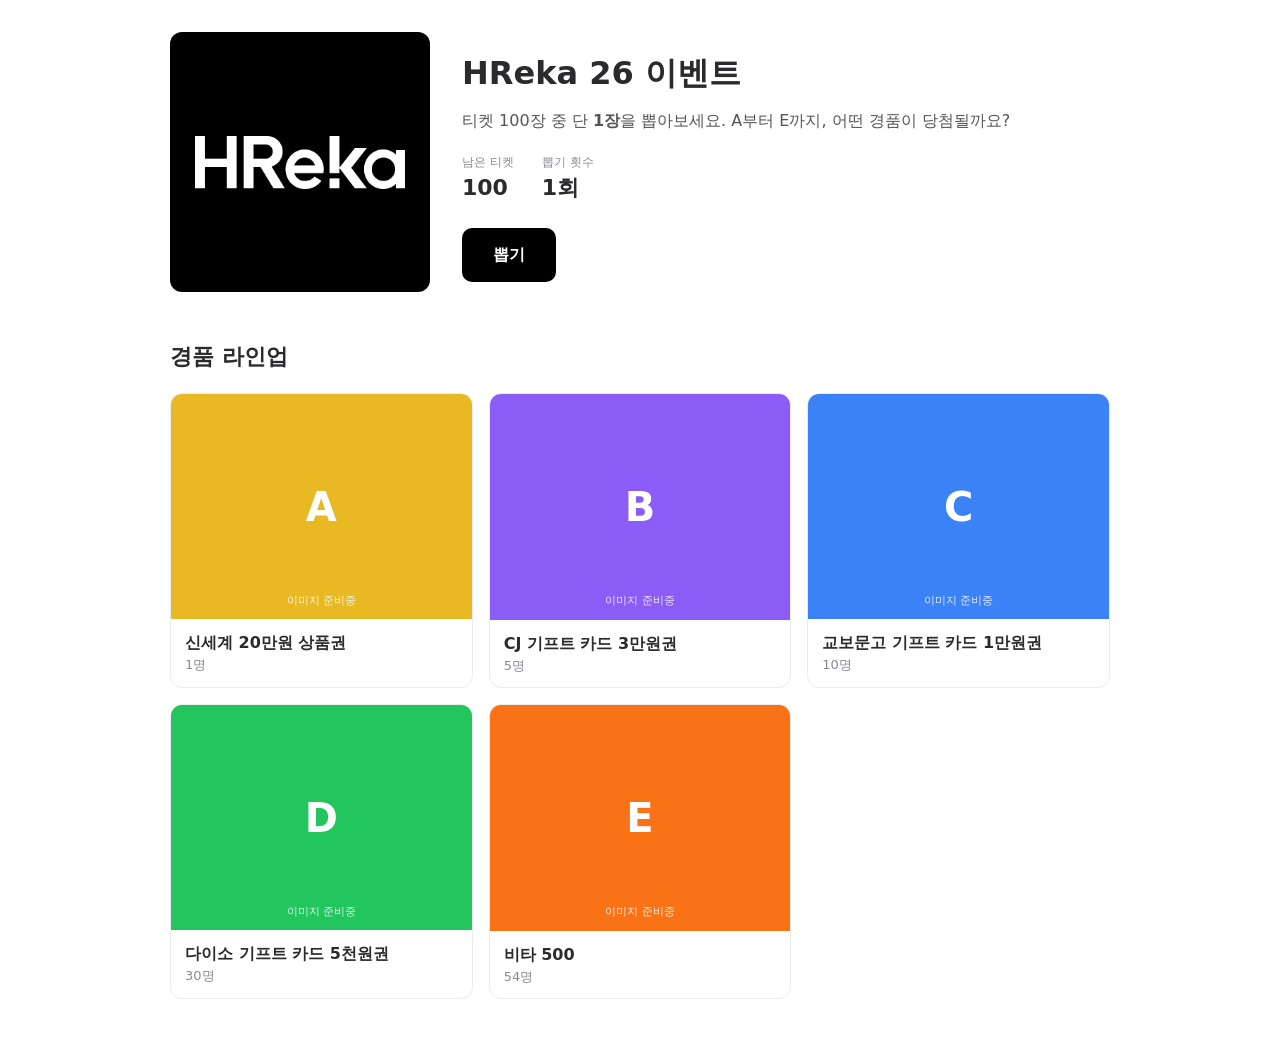
==== kuji/index.html @ 2a15af8f "Bump E prize to 54 to total 100 kuji tickets E 비타500 50 → 54 so grade counts sum to 100. Restore tic" ====
<!DOCTYPE html>
<html lang="ko">
<head>
  <meta charset="UTF-8" />
  <meta name="viewport" content="width=device-width, initial-scale=1.0" />
  <title>온라인 쿠지 — 복권 뽑기</title>
  <link rel="stylesheet" href="style.css" />
</head>
<body>
  <main class="wrap">

    <!-- ========== 1. 상품 페이지 ========== -->
    <section id="screen-product" class="screen is-active">
      <div class="product-hero">
        <div class="product-visual" aria-hidden="true">
          <div class="ticket-logo big"></div>
        </div>
        <div class="product-info">
          <h1 class="product-title">HReka 26 이벤트</h1>
          <p class="product-desc">
            티켓 100장 중 단 <strong>1장</strong>을 뽑아보세요.
            A부터 E까지, 어떤 경품이 당첨될까요?
          </p>
          <ul class="product-meta">
            <li><span>남은 티켓</span><strong id="stock-count">100</strong></li>
            <li><span>뽑기 횟수</span><strong>1회</strong></li>
          </ul>
          <button class="btn btn-primary btn-lg" id="go-select">뽑기</button>
        </div>
      </div>

      <h2 class="section-heading">경품 라인업</h2>
      <div class="prize-grid" id="prize-grid"><!-- JS로 채움 --></div>
    </section>

    <!-- ========== 2. 복권 선택 ========== -->
    <section id="screen-select" class="screen">
      <div class="select-topbar">
        <h2 class="select-title">복권 선택</h2>
        <button class="btn btn-ghost" id="back-to-product">주문 내용 확인하러 돌아오다</button>
      </div>

      <div class="select-status">
        <span class="turn-badge">남은 <strong id="turns-left">1</strong>회</span>
        <span class="turn-badge">남은 복권 <strong id="stock-select">100</strong>장</span>
        <span class="select-guide">구매하실 복권을 선택해주세요.</span>
      </div>

      <ul class="notices">
        <li>※ 복권을 탭하면 선택됩니다.</li>
        <li>※ 선택하신 복권을 다시 탭하면 선택이 해제됩니다.</li>
      </ul>

      <div class="ticket-grid" id="ticket-grid" role="listbox" aria-label="복권 100장"><!-- JS로 채움 --></div>

      <div class="draw-bar">
        <span class="draw-hint" id="draw-hint">복권을 한 장 선택하세요.</span>
        <button class="btn btn-primary btn-lg" id="draw-btn" disabled>뽑기</button>
      </div>
    </section>

    <!-- ========== 3. 결과 ========== -->
    <section id="screen-result" class="screen">
      <div class="result-box">
        <p class="result-eyebrow">축하합니다! 결과는…</p>
        <div class="result-card" id="result-card">
          <span class="result-grade" id="result-grade">A</span>
          <span class="result-label" id="result-label">A상</span>
        </div>
        <p class="result-prize" id="result-prize">신세계 20만원 상품권</p>
        <p class="result-remain">남은 복권 <strong id="stock-result">99</strong>장</p>
        <p class="result-soldout" id="result-soldout" hidden>모든 복권이 소진되었습니다! 🎉</p>
        <div class="result-actions">
          <button class="btn btn-primary btn-lg" id="draw-again-btn">한 번 더 뽑기</button>
          <button class="btn btn-light btn-lg" id="reset-btn">처음부터</button>
        </div>
      </div>
    </section>

  </main>

  <!-- ========== 뽑기 애니메이션 오버레이 ========== -->
  <div id="draw-overlay" class="overlay" aria-hidden="true">
    <div class="overlay-inner">
      <p class="overlay-caption" id="overlay-caption">두구두구…</p>
      <div class="flip-card" id="flip-card">
        <div class="flip-face flip-front">
          <div class="ticket-logo"></div>
        </div>
        <div class="flip-face flip-back" id="flip-back">
          <span class="flip-grade" id="flip-grade">A</span>
          <span class="flip-sub" id="flip-sub">A상</span>
        </div>
      </div>
      <button class="btn btn-light" id="overlay-confirm" hidden>결과 확인</button>
    </div>
  </div>

  <script src="script.js"></script>
</body>
</html>
---- kuji/style.css ----
/* ===== 기본 리셋 & 토큰 ===== */
:root {
  --pink: #f4a6b8;
  --pink-soft: #f9c9d5;
  --pink-deep: #e5738d;
  --ink: #2b2b2f;
  --muted: #8a8a93;
  --line: #ececf0;
  --bg: #ffffff;
  --radius: 12px;

  /* 등급 색상 */
  --g-a: #e8b923;
  --g-b: #8b5cf6;
  --g-c: #3b82f6;
  --g-d: #22c55e;
  --g-e: #f97316;
}

* { box-sizing: border-box; margin: 0; padding: 0; }

body {
  font-family: "Malgun Gothic", "Apple SD Gothic Neo", "Segoe UI", system-ui, sans-serif;
  color: var(--ink);
  background: var(--bg);
  line-height: 1.5;
  -webkit-font-smoothing: antialiased;
}

.wrap { max-width: 980px; margin: 0 auto; padding: 0 20px; }

/* ===== 화면 전환 ===== */
.screen { display: none; padding: 32px 0 64px; }
.screen.is-active { display: block; animation: fadeIn .3s ease; }
@keyframes fadeIn { from { opacity: 0; transform: translateY(6px); } to { opacity: 1; transform: none; } }

/* ===== 버튼 ===== */
.btn {
  font: inherit; font-weight: 600; cursor: pointer;
  border: 1px solid transparent; border-radius: 10px;
  padding: 10px 18px; transition: transform .08s ease, filter .15s ease, background .15s ease;
}
.btn:active { transform: translateY(1px); }
.btn-primary { background: var(--pink-deep); color: #fff; }
.btn-primary:hover { filter: brightness(1.05); }
.btn-primary:disabled { background: #d9d9e0; color: #fff; cursor: not-allowed; filter: none; }
.btn-ghost { background: var(--pink-deep); color: #fff; font-size: 13px; padding: 8px 14px; }
.btn-light { background: #fff; color: var(--ink); border-color: var(--line); }
.btn-lg { padding: 14px 30px; font-size: 16px; }

/* ===== 상품 페이지 ===== */
.product-hero {
  display: grid; grid-template-columns: 260px 1fr; gap: 32px;
  align-items: center; margin-bottom: 48px;
}
.product-visual {
  aspect-ratio: 1; border-radius: var(--radius);
  background: #000000;
  display: grid; place-items: center;
}
.product-title { font-size: 32px; margin: 6px 0 12px; }
.product-desc { color: #555; margin-bottom: 20px; }
.product-meta { list-style: none; display: flex; gap: 28px; margin-bottom: 24px; }
.product-meta li { display: flex; flex-direction: column; }
.product-meta span { font-size: 12px; color: var(--muted); }
.product-meta strong { font-size: 22px; }
#go-select { background: #000000; }

.section-heading { font-size: 22px; margin-bottom: 20px; }

/* 경품 라인업 */
.prize-grid {
  display: grid; grid-template-columns: repeat(3, 1fr); gap: 16px;
}
.prize-card {
  border: 1px solid var(--line); border-radius: var(--radius); overflow: hidden;
  display: flex; flex-direction: column;
}
.prize-thumb {
  aspect-ratio: 4/3; display: grid; place-items: center;
  color: #fff; font-weight: 800; font-size: 40px;
  position: relative;
}
.prize-thumb::after {
  content: "이미지 준비중"; position: absolute; bottom: 10px;
  font-size: 11px; font-weight: 500; opacity: .85;
}
.prize-body { padding: 12px 14px; }
.prize-name { font-weight: 700; }
.prize-count { font-size: 13px; color: var(--muted); }

/* ===== 복권 선택 ===== */
.select-topbar {
  display: flex; align-items: center; justify-content: space-between; margin-bottom: 18px;
}
.select-title { font-size: 24px; }
.select-status { display: flex; align-items: center; gap: 14px; margin-bottom: 12px; }
.turn-badge {
  border: 1px solid var(--line); border-radius: 8px; padding: 8px 14px;
  font-size: 14px; background: #fafafb;
}
.turn-badge strong { color: var(--pink-deep); }
.select-guide { color: #555; }
.notices { list-style: none; margin-bottom: 20px; }
.notices li { color: var(--pink-deep); font-size: 12px; }

/* 티켓 그리드 */
.ticket-grid {
  display: grid; grid-template-columns: repeat(6, 1fr); gap: 14px;
}
.ticket {
  aspect-ratio: 3/2; border: none; cursor: pointer; padding: 0;
  border-radius: 6px; background: var(--pink);
  display: grid; place-items: center;
  position: relative; transition: transform .12s ease, box-shadow .12s ease, opacity .2s ease;
}
.ticket:hover:not(.is-drawn) { transform: translateY(-3px); box-shadow: 0 6px 14px rgba(229,115,141,.35); }
.ticket.is-selected {
  outline: 3px solid var(--pink-deep); outline-offset: 2px;
  transform: translateY(-3px); box-shadow: 0 8px 18px rgba(229,115,141,.45);
}
.ticket.is-drawn { cursor: default; background: #cfcfd6; }
.ticket.is-drawn:hover { transform: none; box-shadow: none; }
.ticket.is-drawn .ticket-logo { display: none; }
.ticket-num {
  position: absolute; top: 4px; left: 6px;
  font-size: 10px; color: rgba(255,255,255,.85); font-weight: 600;
}
.ticket.is-drawn .ticket-num { color: rgba(0,0,0,.35); }
.ticket-done {
  position: absolute; inset: 0; display: grid; place-items: center;
  font-size: 26px; font-weight: 800; color: #55555f;
  border-radius: 6px;
}

/* 티켓 로고 (HReka 로고타입) */
.ticket-logo {
  width: 74%; aspect-ratio: 2377 / 600;
  background: url("assets/HReka White.png") center / contain no-repeat;
}
.ticket-logo.big { width: 210px; }

/* 뽑기 바 */
.draw-bar {
  position: sticky; bottom: 0; margin-top: 28px;
  display: flex; align-items: center; justify-content: space-between;
  gap: 16px; padding: 16px 0; background: linear-gradient(#fff0, #fff 30%);
}
.draw-hint { color: var(--muted); font-size: 14px; }

/* ===== 결과 ===== */
.result-box { text-align: center; max-width: 420px; margin: 40px auto; }
.result-eyebrow { color: var(--muted); margin-bottom: 20px; font-size: 15px; }
.result-card {
  width: 220px; aspect-ratio: 3/4; margin: 0 auto 20px; border-radius: 16px;
  display: grid; place-content: center; gap: 6px; color: #fff;
  box-shadow: 0 12px 30px rgba(0,0,0,.18);
  animation: pop .5s cubic-bezier(.18,1.4,.4,1);
}
@keyframes pop { from { transform: scale(.5); opacity: 0; } to { transform: scale(1); opacity: 1; } }
.result-grade { font-size: 88px; font-weight: 900; line-height: 1; }
.result-label { font-size: 22px; font-weight: 700; }
.result-prize { font-size: 15px; color: #555; margin-bottom: 6px; }
.result-remain { font-size: 14px; color: var(--muted); margin-bottom: 26px; }
.result-remain strong { color: var(--pink-deep); }
.result-soldout { font-size: 15px; font-weight: 700; color: var(--pink-deep); margin-bottom: 22px; }
.result-actions { display: flex; gap: 12px; justify-content: center; }

/* ===== 뽑기 오버레이 ===== */
.overlay {
  position: fixed; inset: 0; z-index: 50;
  background: rgba(20,12,16,.72); backdrop-filter: blur(3px);
  display: none; place-items: center;
}
.overlay.is-open { display: grid; animation: fadeIn .2s ease; }
.overlay-inner { text-align: center; display: grid; gap: 26px; justify-items: center; }
.overlay-caption { color: #fff; font-size: 18px; letter-spacing: 2px; animation: blink 1s steps(2) infinite; }
@keyframes blink { 50% { opacity: .35; } }

/* flip 카드 */
.flip-card {
  width: 240px; aspect-ratio: 3/4; perspective: 1000px;
  position: relative; transform-style: preserve-3d;
  transition: transform .7s cubic-bezier(.4,.2,.2,1);
  transform: rotateY(0deg);
}
.flip-card.is-flipped { transform: rotateY(180deg); }
.flip-face {
  position: absolute; inset: 0; backface-visibility: hidden;
  border-radius: 16px; display: grid; place-items: center; gap: 8px;
  box-shadow: 0 14px 40px rgba(0,0,0,.4);
}
.flip-front { background: linear-gradient(135deg, var(--pink) 0%, var(--pink-soft) 100%); }
.flip-back {
  transform: rotateY(180deg); color: #fff; flex-direction: column;
  grid-auto-flow: row;
}
.flip-grade { font-size: 92px; font-weight: 900; line-height: 1; }
.flip-sub { font-size: 22px; font-weight: 700; }

/* 반짝임 (공개 순간) */
.flip-card.is-flipped .flip-back { animation: glow 1.2s ease; }
@keyframes glow {
  0% { box-shadow: 0 14px 40px rgba(0,0,0,.4), 0 0 0 rgba(255,255,255,0); }
  40% { box-shadow: 0 14px 40px rgba(0,0,0,.4), 0 0 60px 12px rgba(255,255,255,.9); }
  100% { box-shadow: 0 14px 40px rgba(0,0,0,.4), 0 0 0 rgba(255,255,255,0); }
}
/* 고등급 강조용 스파클 */
.flip-card.rare::after {
  content: "✦ ✦ ✦"; position: absolute; top: -34px; left: 0; right: 0;
  color: #ffe27a; font-size: 22px; letter-spacing: 8px;
  animation: sparkle 1.2s ease infinite;
}
@keyframes sparkle { 0%,100% { opacity: .3; transform: translateY(0); } 50% { opacity: 1; transform: translateY(-6px); } }

/* ===== 반응형 ===== */
@media (max-width: 760px) {
  .product-hero { grid-template-columns: 1fr; }
  .prize-grid { grid-template-columns: repeat(2, 1fr); }
  .ticket-grid { grid-template-columns: repeat(4, 1fr); gap: 10px; }
}
@media (max-width: 440px) {
  .ticket-grid { grid-template-columns: repeat(3, 1fr); }
  .select-topbar { flex-direction: column; align-items: flex-start; gap: 10px; }
}
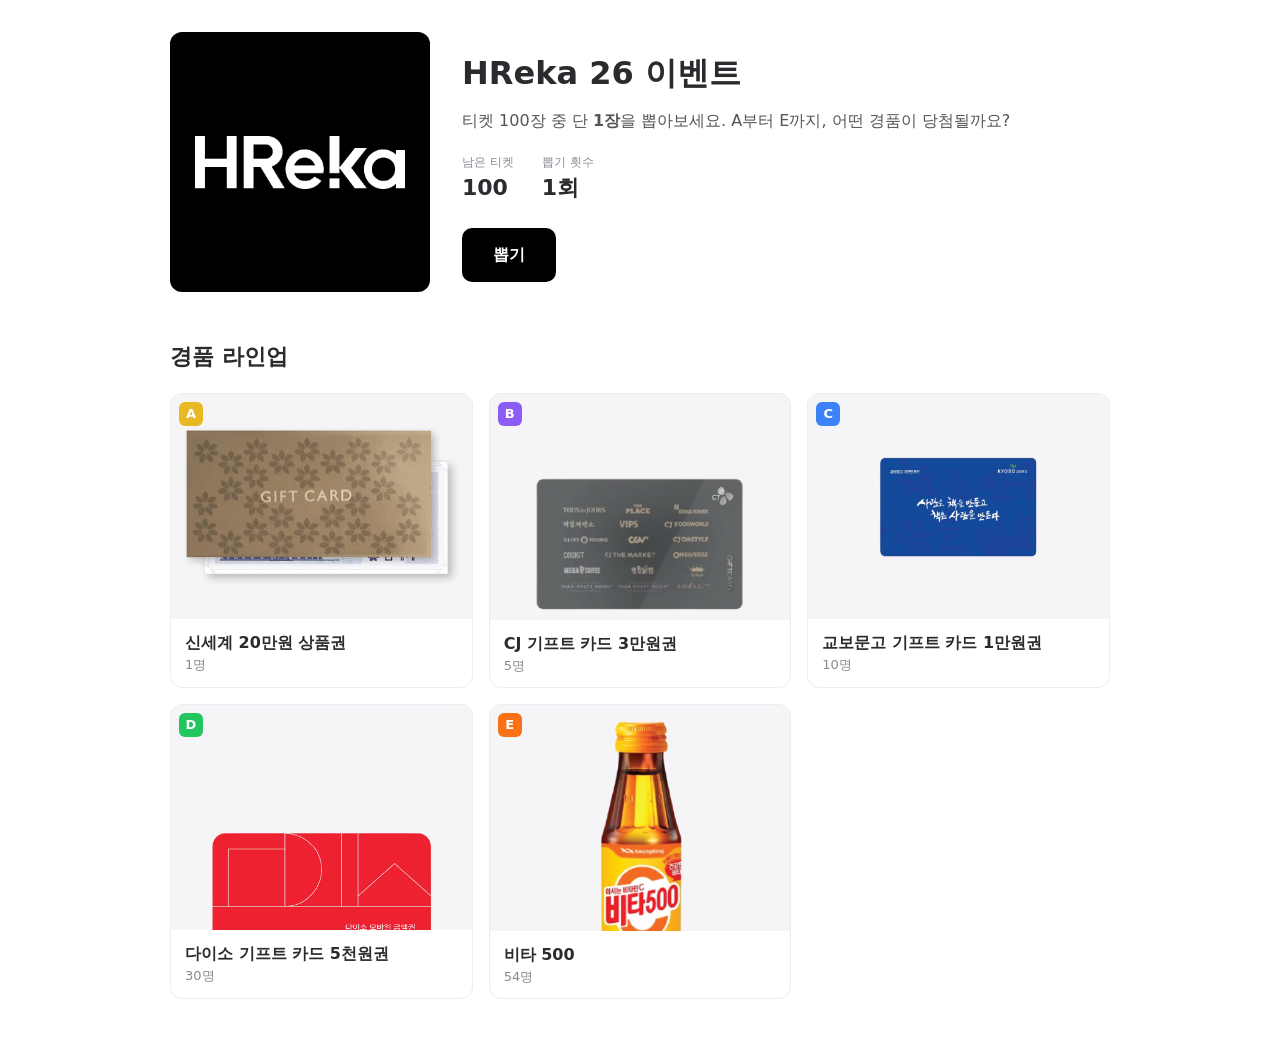
==== commit ca513360: "Add real prize images to kuji lineup and result Wire A–E prize images (신세계/CJ/교보문고/다이소/비타500) into t" ====
--- a/kuji/index.html
+++ b/kuji/index.html
@@ -37,7 +37,7 @@
     <section id="screen-select" class="screen">
       <div class="select-topbar">
         <h2 class="select-title">복권 선택</h2>
-        <button class="btn btn-ghost" id="back-to-product">주문 내용 확인하러 돌아오다</button>
+        <button class="btn btn-ghost" id="back-to-product">뒤로 가기</button>
       </div>
 
       <div class="select-status">
@@ -64,10 +64,10 @@
       <div class="result-box">
         <p class="result-eyebrow">축하합니다! 결과는…</p>
         <div class="result-card" id="result-card">
-          <span class="result-grade" id="result-grade">A</span>
-          <span class="result-label" id="result-label">A상</span>
+          <span class="result-thumb" id="result-thumb"><img class="result-img" id="result-img" src="assets/prize-a.png" alt="신세계 20만원 상품권"></span>
+          <span class="result-label" id="result-label">A</span>
+          <span class="result-prize" id="result-prize">신세계 20만원 상품권</span>
         </div>
-        <p class="result-prize" id="result-prize">신세계 20만원 상품권</p>
         <p class="result-remain">남은 복권 <strong id="stock-result">99</strong>장</p>
         <p class="result-soldout" id="result-soldout" hidden>모든 복권이 소진되었습니다! 🎉</p>
         <div class="result-actions">
@@ -89,7 +89,6 @@
         </div>
         <div class="flip-face flip-back" id="flip-back">
           <span class="flip-grade" id="flip-grade">A</span>
-          <span class="flip-sub" id="flip-sub">A상</span>
         </div>
       </div>
       <button class="btn btn-light" id="overlay-confirm" hidden>결과 확인</button>
--- a/kuji/style.css
+++ b/kuji/style.css
@@ -41,10 +41,10 @@
   padding: 10px 18px; transition: transform .08s ease, filter .15s ease, background .15s ease;
 }
 .btn:active { transform: translateY(1px); }
-.btn-primary { background: var(--pink-deep); color: #fff; }
-.btn-primary:hover { filter: brightness(1.05); }
+.btn-primary { background: #000000; color: #fff; }
+.btn-primary:hover:not(:disabled) { background: #222222; }
 .btn-primary:disabled { background: #d9d9e0; color: #fff; cursor: not-allowed; filter: none; }
-.btn-ghost { background: var(--pink-deep); color: #fff; font-size: 13px; padding: 8px 14px; }
+.btn-ghost { background: #000000; color: #fff; font-size: 13px; padding: 8px 14px; }
 .btn-light { background: #fff; color: var(--ink); border-color: var(--line); }
 .btn-lg { padding: 14px 30px; font-size: 16px; }
 
@@ -64,7 +64,6 @@
 .product-meta li { display: flex; flex-direction: column; }
 .product-meta span { font-size: 12px; color: var(--muted); }
 .product-meta strong { font-size: 22px; }
-#go-select { background: #000000; }
 
 .section-heading { font-size: 22px; margin-bottom: 20px; }
 
@@ -78,12 +77,14 @@
 }
 .prize-thumb {
   aspect-ratio: 4/3; display: grid; place-items: center;
-  color: #fff; font-weight: 800; font-size: 40px;
-  position: relative;
-}
-.prize-thumb::after {
-  content: "이미지 준비중"; position: absolute; bottom: 10px;
-  font-size: 11px; font-weight: 500; opacity: .85;
+  position: relative; background: #f5f5f7; overflow: hidden;
+}
+.prize-img { width: 100%; height: 100%; object-fit: contain; padding: 10px; }
+.prize-badge {
+  position: absolute; top: 8px; left: 8px;
+  width: 24px; height: 24px; border-radius: 6px;
+  display: grid; place-items: center;
+  color: #fff; font-weight: 800; font-size: 13px;
 }
 .prize-body { padding: 12px 14px; }
 .prize-name { font-weight: 700; }
@@ -110,14 +111,14 @@
 }
 .ticket {
   aspect-ratio: 3/2; border: none; cursor: pointer; padding: 0;
-  border-radius: 6px; background: var(--pink);
+  border-radius: 6px; background: #000000;
   display: grid; place-items: center;
   position: relative; transition: transform .12s ease, box-shadow .12s ease, opacity .2s ease;
 }
-.ticket:hover:not(.is-drawn) { transform: translateY(-3px); box-shadow: 0 6px 14px rgba(229,115,141,.35); }
+.ticket:hover:not(.is-drawn) { transform: translateY(-3px); box-shadow: 0 6px 14px rgba(0,0,0,.35); }
 .ticket.is-selected {
-  outline: 3px solid var(--pink-deep); outline-offset: 2px;
-  transform: translateY(-3px); box-shadow: 0 8px 18px rgba(229,115,141,.45);
+  outline: 3px solid #000000; outline-offset: 2px;
+  transform: translateY(-3px); box-shadow: 0 8px 18px rgba(0,0,0,.45);
 }
 .ticket.is-drawn { cursor: default; background: #cfcfd6; }
 .ticket.is-drawn:hover { transform: none; box-shadow: none; }
@@ -153,14 +154,19 @@
 .result-eyebrow { color: var(--muted); margin-bottom: 20px; font-size: 15px; }
 .result-card {
   width: 220px; aspect-ratio: 3/4; margin: 0 auto 20px; border-radius: 16px;
-  display: grid; place-content: center; gap: 6px; color: #fff;
+  display: grid; place-content: center; gap: 10px; color: #fff; padding: 20px;
   box-shadow: 0 12px 30px rgba(0,0,0,.18);
   animation: pop .5s cubic-bezier(.18,1.4,.4,1);
 }
 @keyframes pop { from { transform: scale(.5); opacity: 0; } to { transform: scale(1); opacity: 1; } }
-.result-grade { font-size: 88px; font-weight: 900; line-height: 1; }
+.result-thumb {
+  width: 150px; aspect-ratio: 1; margin: 0 auto; border-radius: 12px;
+  background: #fff; overflow: hidden;
+  display: grid; place-items: center;
+}
+.result-img { width: 100%; height: 100%; object-fit: contain; padding: 10px; }
 .result-label { font-size: 22px; font-weight: 700; }
-.result-prize { font-size: 15px; color: #555; margin-bottom: 6px; }
+.result-prize { font-size: 15px; font-weight: 600; }
 .result-remain { font-size: 14px; color: var(--muted); margin-bottom: 26px; }
 .result-remain strong { color: var(--pink-deep); }
 .result-soldout { font-size: 15px; font-weight: 700; color: var(--pink-deep); margin-bottom: 22px; }
@@ -190,13 +196,12 @@
   border-radius: 16px; display: grid; place-items: center; gap: 8px;
   box-shadow: 0 14px 40px rgba(0,0,0,.4);
 }
-.flip-front { background: linear-gradient(135deg, var(--pink) 0%, var(--pink-soft) 100%); }
+.flip-front { background: #000000; }
 .flip-back {
   transform: rotateY(180deg); color: #fff; flex-direction: column;
   grid-auto-flow: row;
 }
 .flip-grade { font-size: 92px; font-weight: 900; line-height: 1; }
-.flip-sub { font-size: 22px; font-weight: 700; }
 
 /* 반짝임 (공개 순간) */
 .flip-card.is-flipped .flip-back { animation: glow 1.2s ease; }
